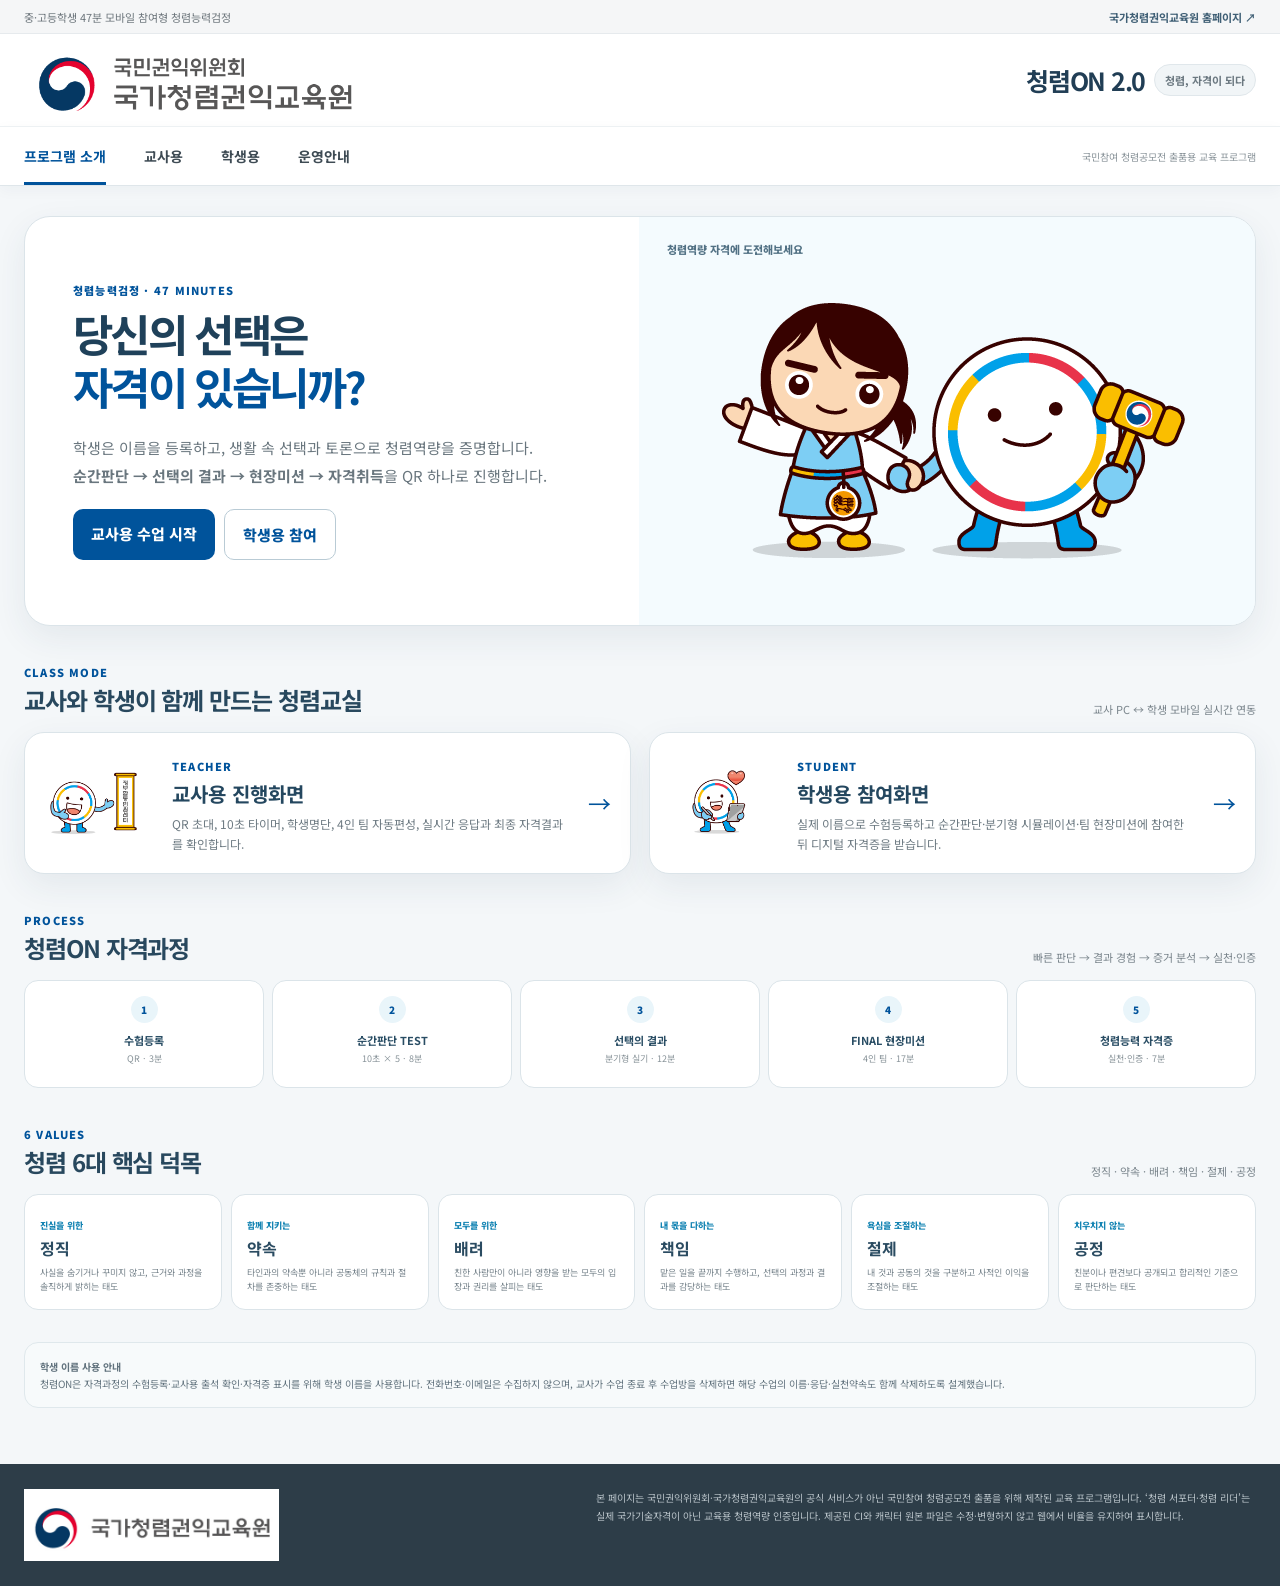
==== index.html @ b58036f4 "Add files via upload" ====
<!doctype html>
<html lang="ko">
  <head>
    <meta charset="utf-8" />
    <meta name="viewport" content="width=device-width,initial-scale=1" />
    <title>청렴ON 2.0 | 청렴, 자격이 되다</title>
    <link rel="stylesheet" href="assets/styles.css" />
  </head>
  <body>
    <a class="skip" href="#main">본문 바로가기</a>
    <div class="utility">
      <div class="utility-inner">
        <span>중·고등학생 47분 모바일 참여형 청렴능력검정</span
        ><a href="https://edu.acrc.go.kr/" target="_blank" rel="noopener"
          >국가청렴권익교육원 홈페이지 ↗</a
        >
      </div>
    </div>
    <header class="site-header">
      <div class="header-inner">
        <img
          class="official-ci"
          src="assets/official/ci-education.png"
          alt="국가청렴권익교육원"
        />
        <div class="service-tag">
          <strong>청렴ON 2.0</strong><span>청렴, 자격이 되다</span>
        </div>
      </div>
    </header>
    <nav class="main-nav">
      <div class="nav-inner">
        <a class="active" href="index.html">프로그램 소개</a
        ><a href="teacher.html">교사용</a><a href="student.html">학생용</a
        ><a href="SETUP.html">운영안내</a><span class="nav-spacer"></span
        ><span class="contest-note"
          >국민참여 청렴공모전 출품용 교육 프로그램</span
        >
      </div>
    </nav>
    <main id="main" class="main-wrap">
      <section class="hero">
        <div class="hero-copy">
          <span class="eyebrow">청렴능력검정 · 47 MINUTES</span>
          <h1>당신의 선택은<br /><em>자격이 있습니까?</em></h1>
          <p>
            학생은 이름을 등록하고, 생활 속 선택과 토론으로 청렴역량을
            증명합니다.<br /><b
              >순간판단 → 선택의 결과 → 현장미션 → 자격취득</b
            >을 QR 하나로 진행합니다.
          </p>
          <div class="hero-actions">
            <a class="btn primary large" href="teacher.html">교사용 수업 시작</a
            ><a class="btn outline large" href="student.html">학생용 참여</a>
          </div>
        </div>
        <div class="hero-visual">
          <img
            class="official-character hero-character"
            src="assets/official/character-together.png"
            alt="국민권익위원회 캐릭터가 함께 서 있는 모습"
          />
        </div>
      </section>
      <section class="section">
        <div class="section-title">
          <div>
            <span class="eyebrow">CLASS MODE</span>
            <h2>교사와 학생이 함께 만드는 청렴교실</h2>
          </div>
          <p>교사 PC ↔ 학생 모바일 실시간 연동</p>
        </div>
        <div class="role-grid">
          <a class="role-card" href="teacher.html"
            ><img
              class="official-character role-character"
              src="assets/official/character-guide.png"
              alt="안내하는 국민권익위원회 캐릭터"
            />
            <div>
              <span class="eyebrow">TEACHER</span>
              <h3>교사용 진행화면</h3>
              <p>
                QR 초대, 10초 타이머, 학생명단, 4인 팀 자동편성, 실시간 응답과
                최종 자격결과를 확인합니다.
              </p>
            </div>
            <span class="arrow">→</span></a
          ><a class="role-card" href="student.html"
            ><img
              class="official-character role-character"
              src="assets/official/character-tablet.png"
              alt="태블릿을 사용하는 국민권익위원회 캐릭터"
            />
            <div>
              <span class="eyebrow">STUDENT</span>
              <h3>학생용 참여화면</h3>
              <p>
                실제 이름으로 수험등록하고 순간판단·분기형 시뮬레이션·팀
                현장미션에 참여한 뒤 디지털 자격증을 받습니다.
              </p>
            </div>
            <span class="arrow">→</span></a
          >
        </div>
      </section>
      <section class="section">
        <div class="section-title">
          <div>
            <span class="eyebrow">PROCESS</span>
            <h2>청렴ON 자격과정</h2>
          </div>
          <p>빠른 판단 → 결과 경험 → 증거 분석 → 실천·인증</p>
        </div>
        <div class="flow">
          <div class="flow-item">
            <span class="num">1</span><b>수험등록</b><span>QR · 3분</span>
          </div>
          <div class="flow-item">
            <span class="num">2</span><b>순간판단 TEST</b
            ><span>10초 × 5 · 8분</span>
          </div>
          <div class="flow-item">
            <span class="num">3</span><b>선택의 결과</b
            ><span>분기형 실기 · 12분</span>
          </div>
          <div class="flow-item">
            <span class="num">4</span><b>FINAL 현장미션</b
            ><span>4인 팀 · 17분</span>
          </div>
          <div class="flow-item">
            <span class="num">5</span><b>청렴능력 자격증</b
            ><span>실천·인증 · 7분</span>
          </div>
        </div>
      </section>
      <section class="section">
        <div class="section-title">
          <div>
            <span class="eyebrow">6 VALUES</span>
            <h2>청렴 6대 핵심 덕목</h2>
          </div>
          <p>정직 · 약속 · 배려 · 책임 · 절제 · 공정</p>
        </div>
        <div id="virtues" class="virtue-grid"></div>
      </section>
      <section class="section privacy-note">
        <b>학생 이름 사용 안내</b><br />청렴ON은 자격과정의 수험등록·교사용 출석
        확인·자격증 표시를 위해 학생 이름을 사용합니다. 전화번호·이메일은
        수집하지 않으며, 교사가 수업 종료 후 수업방을 삭제하면 해당 수업의
        이름·응답·실천약속도 함께 삭제하도록 설계했습니다.
      </section>
    </main>
    <footer class="site-footer">
      <div class="footer-inner">
        <img
          class="footer-ci"
          src="assets/official/ci-commission.jpg"
          alt="국민권익위원회 국가청렴권익교육원"
        />
        <div class="footer-disclaimer">
          본 페이지는 국민권익위원회·국가청렴권익교육원의 공식 서비스가 아닌
          국민참여 청렴공모전 출품을 위해 제작된 교육 프로그램입니다. ‘청렴
          서포터·청렴 리더’는 실제 국가기술자격이 아닌 교육용 청렴역량
          인증입니다. 제공된 CI와 캐릭터 원본 파일은 수정·변형하지 않고 웹에서
          비율을 유지하여 표시합니다.
        </div>
      </div>
    </footer>
    <script src="js/content.js"></script>
    <script>
      document.getElementById("virtues").innerHTML = CHEONGRYEOM_CONTENT.virtues
        .map(
          (v) =>
            `<article class="virtue-card"><small>${v.tag}</small><b>${v.name}</b><p>${v.desc}</p></article>`,
        )
        .join("");
    </script>
  </body>
</html>
---- assets/styles.css ----
@import url("https://fonts.googleapis.com/css2?family=Noto+Sans+KR:wght@400;500;600;700;800;900&display=swap");
:root {
  --navy: #00539b;
  --navy2: #083e6b;
  --deep: #263a4b;
  --blue: #159bd7;
  --sky: #eef8fc;
  --pale: #f6f9fb;
  --red: #e71d45;
  --yellow: #f7b916;
  --ink: #242b31;
  --muted: #6d7880;
  --line: #dbe4e9;
  --green: #168064;
  --gold: #aa7610;
  --white: #fff;
  --shadow: 0 12px 34px rgba(34, 65, 86, 0.08);
}
* {
  box-sizing: border-box;
}
html {
  font-family: "Noto Sans KR", "Malgun Gothic", sans-serif;
  color: var(--ink);
  background: #f4f7f9;
}
body {
  margin: 0;
}
button,
input,
textarea,
select {
  font: inherit;
}
button {
  cursor: pointer;
}
a {
  color: inherit;
  text-decoration: none;
}
.hidden {
  display: none !important;
}
.skip {
  position: absolute;
  left: -9999px;
}
.skip:focus {
  left: 12px;
  top: 8px;
  background: #fff;
  border: 2px solid var(--navy);
  padding: 10px;
  z-index: 999;
}
.utility {
  height: 34px;
  background: #f5f6f7;
  border-bottom: 1px solid #e6eaed;
  color: #6e777d;
  font-size: 11px;
}
.utility-inner,
.header-inner,
.nav-inner,
.main-wrap,
.footer-inner {
  max-width: 1320px;
  margin: auto;
}
.utility-inner {
  height: 100%;
  padding: 0 24px;
  display: flex;
  align-items: center;
  justify-content: space-between;
}
.utility-inner a {
  font-weight: 700;
  color: #3f5f75;
}
.site-header {
  background: #fff;
}
.header-inner {
  height: 92px;
  padding: 0 24px;
  display: flex;
  align-items: center;
  justify-content: space-between;
}
.official-ci {
  display: block;
  width: 340px;
  height: auto;
  max-width: 48vw;
}
.service-tag {
  display: flex;
  align-items: center;
  gap: 9px;
}
.service-tag strong {
  font-size: 25px;
  letter-spacing: -0.05em;
  color: #213e55;
}
.service-tag span {
  font-size: 11px;
  font-weight: 700;
  color: #6b7880;
  background: #f1f5f7;
  border: 1px solid #e0e7eb;
  border-radius: 999px;
  padding: 7px 10px;
}
.main-nav {
  background: #fff;
  border-top: 1px solid #edf1f3;
  border-bottom: 1px solid #dfe6ea;
  box-shadow: 0 4px 14px rgba(25, 56, 75, 0.04);
}
.nav-inner {
  height: 58px;
  padding: 0 24px;
  display: flex;
  align-items: center;
  gap: 38px;
}
.nav-inner a {
  font-size: 14px;
  font-weight: 700;
  color: #3e4b54;
  position: relative;
  height: 58px;
  display: flex;
  align-items: center;
}
.nav-inner a.active,
.nav-inner a:hover {
  color: var(--navy);
}
.nav-inner a.active:after {
  content: "";
  position: absolute;
  left: 0;
  right: 0;
  bottom: 0;
  height: 3px;
  background: var(--navy);
}
.nav-spacer {
  flex: 1;
}
.contest-note {
  font-size: 10px;
  color: #8a949a;
}
.main-wrap {
  padding: 30px 24px 56px;
}
.hero {
  background: #fff;
  border: 1px solid var(--line);
  border-radius: 26px;
  box-shadow: var(--shadow);
  display: grid;
  grid-template-columns: 1.05fr 0.95fr;
  min-height: 410px;
  overflow: hidden;
}
.hero-copy {
  padding: 52px 48px;
  display: flex;
  flex-direction: column;
  justify-content: center;
}
.eyebrow {
  font-size: 11px;
  letter-spacing: 0.11em;
  color: var(--navy);
  font-weight: 900;
  margin-bottom: 9px;
}
.hero h1 {
  font-size: 44px;
  line-height: 1.22;
  letter-spacing: -0.06em;
  margin: 0;
  color: #1f415a;
}
.hero h1 em {
  font-style: normal;
  color: var(--navy);
}
.hero p {
  font-size: 15px;
  line-height: 1.85;
  color: #69767e;
  margin: 20px 0;
}
.hero-actions {
  display: flex;
  gap: 9px;
  flex-wrap: wrap;
}
.hero-visual {
  background: #f4fbfe;
  display: flex;
  align-items: center;
  justify-content: center;
  padding: 25px;
  position: relative;
}
.hero-visual:before {
  content: "청렴역량 자격에 도전해보세요";
  position: absolute;
  top: 24px;
  left: 28px;
  font-size: 11px;
  font-weight: 800;
  color: #527184;
}
.official-character {
  display: block;
  width: auto;
  height: auto;
  max-width: 100%;
  object-fit: contain;
  object-position: center;
}
.hero-character {
  max-width: 566px;
}
.character-panel {
  background: #fff;
  border: 1px solid var(--line);
  border-radius: 16px;
  display: flex;
  align-items: center;
  justify-content: center;
  padding: 12px;
  overflow: hidden;
}
.character-panel img {
  display: block;
  width: auto;
  height: auto;
  max-width: 100%;
}
.no-edit-note {
  font-size: 9px;
  color: #8b969d;
  margin-top: 7px;
  text-align: center;
}
.btn {
  border: 0;
  border-radius: 10px;
  padding: 11px 15px;
  font-weight: 800;
  transition: 0.15s;
}
.btn.primary {
  background: var(--navy);
  color: #fff;
}
.btn.primary:hover {
  background: #06477e;
}
.btn.outline {
  background: #fff;
  color: var(--navy);
  border: 1px solid #b9cbd5;
}
.btn.soft {
  background: #eaf6fb;
  color: #135d84;
}
.btn.danger {
  background: #fff1f3;
  color: #a91e39;
  border: 1px solid #efcbd2;
}
.btn.gold {
  background: #9e7219;
  color: #fff;
}
.btn.full {
  width: 100%;
}
.btn.large {
  padding: 14px 18px;
  font-size: 15px;
}
.btn:disabled {
  opacity: 0.42;
  cursor: not-allowed;
}
.section {
  margin-top: 32px;
}
.section-title {
  display: flex;
  align-items: end;
  justify-content: space-between;
  margin-bottom: 15px;
}
.section-title h2 {
  font-size: 24px;
  color: #28485e;
  letter-spacing: -0.045em;
  margin: 0;
}
.section-title p {
  font-size: 11px;
  color: #7a858c;
  margin: 0;
}
.role-grid {
  display: grid;
  grid-template-columns: 1fr 1fr;
  gap: 18px;
}
.role-card {
  background: #fff;
  border: 1px solid var(--line);
  border-radius: 20px;
  box-shadow: var(--shadow);
  display: grid;
  grid-template-columns: 110px 1fr auto;
  align-items: center;
  gap: 18px;
  padding: 19px;
  transition: 0.17s;
}
.role-card:hover {
  transform: translateY(-2px);
  border-color: #b5d1de;
}
.role-character {
  width: 100px;
  height: auto;
  max-width: 100%;
}
.role-card h3 {
  font-size: 20px;
  color: #24475f;
  margin: 3px 0 6px;
}
.role-card p {
  font-size: 12px;
  line-height: 1.65;
  color: #6e7b83;
  margin: 0;
}
.arrow {
  font-size: 23px;
  color: var(--navy);
}
.flow {
  display: grid;
  grid-template-columns: repeat(5, 1fr);
  gap: 8px;
}
.flow-item {
  background: #fff;
  border: 1px solid var(--line);
  border-radius: 14px;
  padding: 15px 8px;
  text-align: center;
  min-height: 108px;
}
.flow-item .num {
  display: grid;
  place-items: center;
  width: 27px;
  height: 27px;
  border-radius: 50%;
  background: #e9f5fa;
  color: var(--navy);
  font-size: 10px;
  font-weight: 900;
  margin: 0 auto 9px;
}
.flow-item b {
  display: block;
  font-size: 11px;
  color: #294d64;
}
.flow-item span {
  display: block;
  font-size: 9px;
  color: #879298;
  margin-top: 4px;
}
.virtue-grid {
  display: grid;
  grid-template-columns: repeat(6, 1fr);
  gap: 9px;
}
.virtue-card {
  background: #fff;
  border: 1px solid var(--line);
  border-radius: 14px;
  padding: 15px;
}
.virtue-card small {
  font-size: 9px;
  color: #1484b3;
  font-weight: 800;
}
.virtue-card b {
  display: block;
  color: #2a4b61;
  margin: 2px 0;
}
.virtue-card p {
  font-size: 9px;
  line-height: 1.6;
  color: #76838b;
  margin: 6px 0 0;
}
.privacy-note {
  background: #f7fafb;
  border: 1px solid #dfe8ec;
  border-radius: 14px;
  padding: 15px;
  font-size: 10px;
  line-height: 1.7;
  color: #61727d;
}
.site-footer {
  background: #2d3d48;
  color: #d9e1e5;
}
.footer-inner {
  padding: 25px 24px;
  display: flex;
  justify-content: space-between;
  gap: 30px;
  font-size: 10px;
  line-height: 1.8;
}
.footer-ci {
  width: 255px;
  height: auto;
  max-width: 45vw;
  background: #fff;
}
.footer-disclaimer {
  max-width: 660px;
  color: #b8c2c8;
}
/* app header */
.app-body {
  min-height: 100vh;
  background: #f3f6f8;
}
.app-top {
  position: sticky;
  top: 0;
  z-index: 60;
  background: #fff;
  border-bottom: 1px solid var(--line);
  box-shadow: 0 3px 12px rgba(23, 52, 70, 0.04);
}
.app-top-inner {
  max-width: 1500px;
  height: 76px;
  margin: auto;
  padding: 0 22px;
  display: flex;
  align-items: center;
  justify-content: space-between;
}
.app-logo {
  width: 285px;
  height: auto;
  max-width: 48vw;
}
.app-service {
  display: flex;
  align-items: center;
  gap: 9px;
}
.app-service b {
  font-size: 19px;
  color: #27475e;
}
.mode-label {
  font-size: 9px;
  color: #fff;
  background: var(--navy);
  padding: 5px 7px;
  border-radius: 5px;
  font-weight: 900;
}
.status-pill {
  font-size: 10px;
  background: #eef6f9;
  color: #315c72;
  padding: 7px 10px;
  border-radius: 999px;
  font-weight: 800;
}
.status-pill.online:before {
  content: "● ";
  color: #11a277;
}
.status-pill.error {
  background: #fff0f2;
  color: #b21f3c;
}
.app-shell {
  max-width: 1500px;
  margin: auto;
  padding: 24px;
}
.card {
  background: #fff;
  border: 1px solid var(--line);
  border-radius: 20px;
  box-shadow: var(--shadow);
}
input,
textarea,
select {
  width: 100%;
  border: 1px solid #c8d5dc;
  border-radius: 10px;
  padding: 12px 13px;
  background: #fff;
  outline: none;
}
input:focus,
textarea:focus,
select:focus {
  border-color: #178bc0;
  box-shadow: 0 0 0 3px rgba(21, 155, 215, 0.1);
}
label {
  display: block;
  font-size: 11px;
  font-weight: 800;
  color: #4b5962;
  margin: 10px 0 5px;
}
.helper {
  font-size: 10px;
  color: #7d8b93;
  line-height: 1.7;
}
.field-note {
  font-size: 9px;
  line-height: 1.55;
  color: #7f8c94;
  margin-top: 5px;
}
.setup-block {
  max-width: 980px;
  margin: 45px auto;
  padding: 30px;
}
.setup-grid {
  display: grid;
  grid-template-columns: 1.1fr 0.9fr;
  gap: 26px;
}
.setup-visual {
  background: #f3fbfe;
  border-radius: 16px;
  padding: 18px;
  display: flex;
  align-items: center;
  justify-content: center;
}
.setup-visual img {
  max-width: 333px;
}
.setup-block h1 {
  color: #24485f;
  letter-spacing: -0.05em;
  margin: 5px 0 11px;
}
.setup-info {
  background: #f7fafb;
  border-radius: 14px;
  padding: 16px;
}
.setup-info li {
  font-size: 10px;
  line-height: 1.85;
  color: #617079;
}
.toast {
  position: fixed;
  left: 50%;
  bottom: 22px;
  transform: translate(-50%, 20px);
  opacity: 0;
  background: #172530;
  color: #fff;
  padding: 10px 15px;
  border-radius: 10px;
  font-size: 11px;
  z-index: 100;
  transition: 0.2s;
}
.toast.show {
  opacity: 1;
  transform: translate(-50%, 0);
}
/* teacher */
.teacher-layout {
  display: grid;
  grid-template-columns: 300px 1fr;
  gap: 20px;
}
.teacher-side {
  padding: 17px;
  position: sticky;
  top: 100px;
  height: calc(100vh - 124px);
  overflow: auto;
}
.room-panel {
  background: #eef8fc;
  border: 1px solid #cfe5ee;
  border-radius: 14px;
  padding: 14px;
  text-align: center;
}
.room-panel small {
  display: block;
  font-size: 9px;
  color: #567282;
  overflow: hidden;
  text-overflow: ellipsis;
  white-space: nowrap;
}
.room-panel > span {
  display: block;
  margin-top: 7px;
  font-size: 8px;
  color: #6d7e88;
}
.room-panel strong {
  display: block;
  font-size: 35px;
  letter-spacing: 0.12em;
  color: #174e70;
  margin: 3px 0 8px;
}
.qr-wrap {
  display: grid;
  place-items: center;
  min-height: 185px;
  padding: 10px;
}
.qr-wrap img,
.qr-wrap canvas {
  max-width: 170px !important;
  height: auto !important;
}
.participant-row {
  display: flex;
  justify-content: space-between;
  align-items: center;
  border-top: 1px solid var(--line);
  border-bottom: 1px solid var(--line);
  padding: 11px 2px;
  font-size: 10px;
}
.participant-row strong {
  font-size: 22px;
  color: #23526f;
}
.stage-nav {
  display: grid;
  gap: 4px;
  margin: 13px 0;
}
.stage-btn {
  border: 0;
  background: transparent;
  border-radius: 9px;
  padding: 8px 9px;
  text-align: left;
  color: #66757f;
  font-size: 10px;
  font-weight: 700;
  display: flex;
  align-items: center;
  width: 100%;
}
.stage-btn .stage-num {
  display: inline-grid;
  place-items: center;
  width: 23px;
  height: 23px;
  flex: 0 0 23px;
  border-radius: 50%;
  background: #eef3f5;
  margin-right: 7px;
  font-size: 8px;
}
.stage-btn .stage-copy {
  display: grid;
  gap: 1px;
  min-width: 0;
}
.stage-btn .stage-copy small {
  font-size: 7px;
  color: #87939a;
  font-weight: 700;
}
.stage-btn .stage-copy b {
  overflow: hidden;
  text-overflow: ellipsis;
  white-space: nowrap;
  font-size: 9px;
}
.stage-btn.active {
  background: #e9f5fa;
  color: #174f70;
}
.stage-btn.active .stage-num {
  background: #17658e;
  color: #fff;
}
.side-actions {
  display: grid;
  gap: 6px;
}
.teacher-main {
  display: grid;
  gap: 17px;
}
.control-card {
  padding: 22px;
  min-height: 330px;
}
.section-head {
  display: flex;
  justify-content: space-between;
  gap: 14px;
  align-items: start;
}
.section-head h1,
.section-head h3 {
  margin: 3px 0;
  color: #284c64;
  letter-spacing: -0.04em;
}
.section-head h1 {
  font-size: 26px;
}
.control-actions {
  display: flex;
  gap: 7px;
  flex-wrap: wrap;
}
.content-box {
  background: #f7fafb;
  border-radius: 15px;
  padding: 20px;
  margin-top: 17px;
}
.teacher-content-grid {
  display: grid;
  grid-template-columns: 1fr 210px;
  gap: 18px;
  align-items: center;
}
.teacher-char img {
  max-width: 200px;
}
.content-box h2 {
  font-size: 22px;
  line-height: 1.5;
  color: #27343c;
  margin: 7px 0;
}
.context-box {
  font-size: 11px;
  color: #60717a;
  line-height: 1.75;
  margin: 11px 0;
}
.option-grid {
  display: grid;
  grid-template-columns: 1fr 1fr;
  gap: 8px;
}
.option-view {
  background: #fff;
  border: 1px solid var(--line);
  border-radius: 10px;
  padding: 10px;
  font-size: 10px;
  line-height: 1.55;
}
.option-view b {
  color: #1c6388;
}
.teacher-grid {
  display: grid;
  grid-template-columns: 1.2fr 0.8fr;
  gap: 17px;
}
.stats-card,
.competency-card,
.roster-card {
  padding: 19px;
  min-height: 280px;
}
.response-chip {
  font-size: 9px;
  background: #edf6f9;
  color: #215b79;
  padding: 6px 8px;
  border-radius: 999px;
  font-weight: 900;
}
.bar-row {
  display: grid;
  grid-template-columns: 26px 1fr 72px;
  gap: 8px;
  align-items: center;
  margin: 12px 0;
}
.bar-letter {
  font-weight: 900;
  color: #1c6388;
}
.bar-track {
  height: 24px;
  background: #edf2f4;
  border-radius: 7px;
  overflow: hidden;
}
.bar-fill {
  height: 100%;
  background: #1888b9;
  transition: 0.3s;
}
.bar-value {
  text-align: right;
  font-size: 9px;
  font-weight: 800;
}
.change-box {
  margin-top: 12px;
  background: #eff8fc;
  border: 1px solid #d1e7f0;
  border-radius: 10px;
  padding: 10px;
  font-size: 10px;
  color: #355d70;
}
.empty {
  min-height: 170px;
  display: grid;
  place-items: center;
  text-align: center;
  color: #8a979f;
  font-size: 10px;
}
.comp-row {
  margin: 11px 0;
}
.comp-meta {
  display: flex;
  justify-content: space-between;
  font-size: 9px;
  margin-bottom: 4px;
}
.comp-meta b {
  color: #1a5d80;
}
.comp-track {
  height: 7px;
  background: #edf2f4;
  border-radius: 99px;
  overflow: hidden;
}
.comp-track span {
  display: block;
  height: 100%;
  background: #167fae;
  border-radius: 99px;
}
.discussion-tools {
  display: flex;
  gap: 6px;
  margin-top: 11px;
}
.result-summary {
  display: grid;
  grid-template-columns: repeat(4, 1fr);
  gap: 8px;
  margin-top: 12px;
}
.result-tile {
  background: #fff;
  border: 1px solid var(--line);
  border-radius: 11px;
  padding: 12px;
  text-align: center;
}
.result-tile b {
  font-size: 23px;
  color: #225674;
  display: block;
}
.result-tile span {
  font-size: 8px;
  color: #7d8990;
}
.roster-card {
  margin-top: 17px;
}
.roster-list {
  display: grid;
  grid-template-columns: repeat(4, 1fr);
  gap: 7px;
  margin-top: 12px;
}
.roster-item {
  border: 1px solid var(--line);
  background: #fbfcfd;
  border-radius: 9px;
  padding: 9px;
}
.roster-item b {
  display: block;
  font-size: 11px;
  color: #294e65;
}
.roster-item span {
  font-size: 8px;
  color: #7e8b93;
}
.roster-item.done {
  background: #f1f9f6;
  border-color: #d3e9e1;
}
/* student */
.student-top .app-top-inner {
  height: 64px;
  padding: 0 13px;
}
.student-top .app-logo {
  width: 235px;
  max-width: 70vw;
}
.student-shell {
  max-width: 540px;
  margin: auto;
  padding: 15px 13px 42px;
}
.student-progress {
  margin: 1px 2px 12px;
}
.progress-meta {
  display: flex;
  justify-content: space-between;
  font-size: 9px;
  color: #75838b;
  margin-bottom: 5px;
}
.progress-track {
  height: 7px;
  background: #dfe8ec;
  border-radius: 99px;
  overflow: hidden;
}
.progress-track span {
  display: block;
  height: 100%;
  background: #1685b5;
  transition: 0.25s;
}
.student-card {
  padding: 20px;
  min-height: 450px;
}
.student-header-grid {
  display: grid;
  grid-template-columns: 1fr 132px;
  gap: 12px;
  align-items: center;
}
.student-character {
  display: flex;
  align-items: center;
  justify-content: center;
}
.student-character img {
  max-width: 128px;
}
.student-card h1 {
  font-size: 27px;
  line-height: 1.35;
  color: #244a62;
  letter-spacing: -0.055em;
  margin: 7px 0;
}
.student-card h2 {
  font-size: 21px;
  line-height: 1.45;
  letter-spacing: -0.045em;
  margin: 11px 0;
}
.student-card h3 {
  font-size: 14px;
  line-height: 1.55;
}
.stage-tag {
  display: inline-flex;
  padding: 5px 8px;
  border-radius: 999px;
  background: #e9f5fa;
  color: #175f84;
  font-size: 8px;
  font-weight: 900;
}
.student-context {
  background: #f7fafb;
  border-radius: 12px;
  padding: 13px;
  font-size: 11px;
  line-height: 1.75;
  color: #5e6d76;
  margin: 12px 0;
}
.choices {
  display: grid;
  gap: 8px;
  margin-top: 13px;
}
.choice {
  width: 100%;
  border: 1px solid #c8d5dc;
  border-radius: 12px;
  background: #fff;
  padding: 12px;
  text-align: left;
  display: grid;
  grid-template-columns: 29px 1fr;
  gap: 8px;
  color: #293841;
}
.choice-letter {
  width: 26px;
  height: 26px;
  border-radius: 7px;
  background: #edf4f7;
  display: grid;
  place-items: center;
  color: #1c6388;
  font-weight: 900;
}
.choice.selected {
  border-color: #176b94;
  background: #f7fbfd;
  box-shadow: 0 0 0 2px rgba(23, 107, 148, 0.07);
}
.choice:disabled {
  cursor: default;
}
.student-submit {
  margin-top: 16px;
}
.feedback {
  margin-top: 12px;
  border-radius: 10px;
  padding: 11px;
  font-size: 10px;
  line-height: 1.7;
}
.feedback.info {
  background: #edf6fb;
  color: #31576b;
}
.feedback.good {
  background: #edf8f4;
  color: #1c6653;
}
.waiting {
  text-align: center;
  padding: 34px 8px;
}
.waiting img {
  max-width: 250px;
  margin: auto;
}
.waiting h2 {
  color: #284c64;
}
.waiting p {
  font-size: 10px;
  color: #73818a;
  line-height: 1.8;
}
.student-virtues {
  display: grid;
  grid-template-columns: 1fr 1fr;
  gap: 7px;
  margin-top: 12px;
}
.student-virtue {
  border: 1px solid var(--line);
  border-radius: 10px;
  padding: 9px;
}
.student-virtue b {
  display: block;
  color: #28506a;
}
.student-virtue span {
  font-size: 8px;
  color: #75828a;
  line-height: 1.55;
}
.student-comp {
  margin: 16px 0;
}
.score-box {
  background: #f7fafb;
  border-radius: 13px;
  padding: 13px;
  margin: 13px 0;
}
.score-main {
  display: flex;
  justify-content: space-between;
  align-items: end;
}
.score-main strong {
  font-size: 36px;
  color: #225979;
}
.score-grid {
  display: grid;
  grid-template-columns: 1fr 1fr;
  gap: 7px;
  margin-top: 8px;
}
.score-grid div {
  background: #fff;
  border: 1px solid var(--line);
  border-radius: 8px;
  padding: 8px;
}
.score-grid span {
  display: block;
  font-size: 8px;
  color: #7c8990;
}
.score-grid b {
  font-size: 16px;
  color: #275873;
}
.certificate {
  position: relative;
  overflow: hidden;
  border: 3px double #1e5b7e;
  padding: 19px 13px;
  text-align: center;
  background: #fff;
  margin-top: 12px;
}
.certificate img {
  width: 245px;
  height: auto;
  max-width: 90%;
}
.certificate .cert-type {
  font-size: 8px;
  color: #77848c;
  margin-top: 11px;
}
.certificate h2 {
  font-size: 27px;
  color: #255b79;
  margin: 7px;
}
.certificate.leader h2 {
  color: #8e6817;
}
.certificate .cert-name {
  font-size: 19px;
  font-weight: 900;
  margin: 10px;
}
.certificate .cert-text {
  font-size: 9px;
  color: #5f6d75;
  line-height: 1.8;
}
.certificate .cert-date {
  font-size: 9px;
  font-weight: 700;
  margin-top: 11px;
}
.public-result {
  background: #f1f8fb;
  border-radius: 10px;
  padding: 10px;
  margin-top: 11px;
  font-size: 9px;
  color: #416173;
}
.pledge-area textarea {
  min-height: 105px;
  resize: vertical;
}
.name-privacy {
  background: #fff8e9;
  border: 1px solid #f1dfae;
  border-radius: 10px;
  padding: 9px;
  font-size: 8px;
  color: #6f6042;
  line-height: 1.6;
  margin-top: 10px;
}
.config-alert {
  max-width: 820px;
  margin: 50px auto;
  padding: 30px;
}
.config-alert h1 {
  color: #244a62;
}
.code-line {
  background: #172530;
  color: #dce9ef;
  border-radius: 9px;
  padding: 11px;
  font-family: monospace;
  font-size: 9px;
  overflow: auto;
}
.btn.timer-action {
  background: #e71d45;
  color: #fff;
}
.btn.timer-action:hover {
  background: #c9193b;
}
.schedule-strip {
  display: grid;
  grid-template-columns: repeat(5, 1fr);
  gap: 7px;
  margin: 14px 0;
}
.schedule-item {
  background: #fff;
  border: 1px solid var(--line);
  border-radius: 10px;
  padding: 10px;
}
.schedule-item small,
.schedule-item span {
  display: block;
  color: #7b8991;
  font-size: 8px;
}
.schedule-item b {
  display: block;
  margin: 3px 0;
  color: #28536d;
  font-size: 10px;
}
.timer-panel {
  display: grid;
  grid-template-columns: 120px 1fr;
  gap: 14px;
  align-items: center;
  margin-bottom: 14px;
  padding: 12px;
  border: 1px solid #efcbd2;
  border-radius: 12px;
  background: #fff6f7;
}
.timer-panel > div {
  text-align: center;
}
.timer-panel small,
.timer-panel strong {
  display: block;
}
.timer-panel small {
  color: #925063;
  font-size: 8px;
}
.timer-panel strong {
  margin-top: 2px;
  color: #c51a3d;
  font-size: 25px;
  font-variant-numeric: tabular-nums;
}
.timer-panel strong.urgent,
.student-timer strong.urgent {
  color: #e71d45;
  animation: timerPulse 0.7s ease-in-out infinite alternate;
}
.timer-panel p {
  margin: 0;
  color: #76525b;
  font-size: 9px;
  line-height: 1.6;
}
@keyframes timerPulse {
  to {
    transform: scale(1.06);
  }
}
.schedule-strip + .change-box {
  margin-top: 8px;
}
.case-label {
  display: inline-flex;
  padding: 5px 8px;
  border-radius: 6px;
  background: #263a4b;
  color: #fff;
  font-size: 8px;
  font-weight: 900;
  letter-spacing: 0.08em;
}
.evidence-mini-grid {
  display: grid;
  grid-template-columns: repeat(4, 1fr);
  gap: 7px;
}
.evidence-mini-grid > div {
  padding: 10px;
  border: 1px dashed #bdcdd5;
  border-radius: 9px;
  background: #fff;
}
.evidence-mini-grid small,
.evidence-mini-grid b {
  display: block;
}
.evidence-mini-grid small {
  color: #1680aa;
  font-size: 7px;
}
.evidence-mini-grid b {
  margin-top: 4px;
  color: #36566a;
  font-size: 9px;
}
.phase-tools {
  display: flex;
  gap: 7px;
  margin-top: 12px;
}
.leader-tile {
  border-color: #e7d7a7;
  background: #fffaf0;
}
.leader-tile b {
  color: #8e6817;
}
.team-grid {
  display: grid;
  grid-template-columns: 1fr 1fr;
  gap: 8px;
  margin-top: 12px;
}
.team-card {
  display: grid;
  grid-template-columns: 1fr auto;
  gap: 3px 8px;
  align-items: center;
  padding: 10px;
  border: 1px solid var(--line);
  border-radius: 10px;
  background: #fbfcfd;
}
.team-card.submitted {
  border-color: #bcded2;
  background: #f1f9f6;
}
.team-card div {
  min-width: 0;
}
.team-card b,
.team-card small {
  display: block;
}
.team-card b {
  color: #294e65;
  font-size: 10px;
}
.team-card small {
  overflow: hidden;
  margin-top: 2px;
  color: #7d8a92;
  font-size: 7px;
  text-overflow: ellipsis;
  white-space: nowrap;
}
.team-card strong {
  grid-row: 1 / span 2;
  grid-column: 2;
  color: #176d57;
  font-size: 20px;
}
.team-card > span:not(.waiting-chip) {
  color: #527065;
  font-size: 7px;
}
.waiting-chip {
  grid-row: 1 / span 2;
  grid-column: 2;
  padding: 5px 7px;
  border-radius: 999px;
  background: #edf2f4;
  color: #78868d;
  font-size: 7px;
  font-weight: 800;
}
.student-timer {
  display: flex;
  justify-content: space-between;
  align-items: center;
  margin: -5px 0 13px;
  padding: 10px 12px;
  border-radius: 11px;
  background: #fff3f5;
  color: #7f4050;
}
.student-timer span {
  font-size: 9px;
  font-weight: 800;
}
.student-timer strong {
  color: #c81c3e;
  font-size: 22px;
  font-variant-numeric: tabular-nums;
}
.rapid-choice:not(:disabled) {
  border-color: #e5a9b5;
}
.rapid-choice:not(:disabled) .choice-letter {
  background: #fff0f3;
  color: #b91d3b;
}
.choice:disabled:not(.selected) {
  opacity: 0.58;
}
.branch-context {
  border-left: 4px solid #1685b5;
}
.consequence-card {
  margin-top: 13px;
  padding: 14px;
  border: 1px solid #cce4d9;
  border-radius: 12px;
  background: #f1f9f6;
}
.consequence-card small {
  color: #16745b;
  font-size: 8px;
  font-weight: 900;
}
.consequence-card p {
  margin: 6px 0 0;
  color: #355f52;
  font-size: 11px;
  line-height: 1.7;
}
.team-badge {
  background: #263a4b;
  color: #fff;
}
.evidence-grid {
  display: grid;
  gap: 8px;
  margin: 13px 0 17px;
}
.evidence-card {
  overflow: hidden;
  border: 1px solid #ccd9df;
  border-radius: 11px;
  background: #fff;
}
.evidence-card summary {
  display: grid;
  grid-template-columns: 62px 1fr;
  gap: 8px;
  align-items: center;
  padding: 11px;
  cursor: pointer;
  list-style: none;
}
.evidence-card summary::-webkit-details-marker {
  display: none;
}
.evidence-card summary span {
  color: #167ba6;
  font-size: 8px;
  font-weight: 900;
}
.evidence-card summary b {
  color: #2d4f64;
  font-size: 11px;
}
.evidence-card p {
  margin: 0;
  padding: 0 11px 12px 81px;
  color: #5f7079;
  font-size: 10px;
  line-height: 1.7;
}
.field-form {
  padding-top: 3px;
}
.field-form h3 {
  margin: 16px 0 8px;
  color: #294e65;
}
.verdict-grid {
  display: grid;
  grid-template-columns: repeat(3, 1fr);
  gap: 7px;
}
.verdict-choice {
  padding: 11px 8px;
  border: 1px solid #c7d4da;
  border-radius: 10px;
  background: #fff;
  color: #4c5c65;
  font-weight: 800;
}
.verdict-choice.selected {
  border-color: #176b94;
  background: #eaf6fb;
  color: #155b7e;
  box-shadow: 0 0 0 2px rgba(23, 107, 148, 0.08);
}
.action-grid {
  display: grid;
  gap: 7px;
}
.action-choice {
  display: grid;
  grid-template-columns: 20px 1fr;
  gap: 7px;
  align-items: start;
  margin: 0;
  padding: 10px;
  border: 1px solid var(--line);
  border-radius: 10px;
  background: #fff;
  color: #465760;
  font-size: 10px;
  line-height: 1.55;
  cursor: pointer;
}
.action-choice input {
  width: 16px;
  height: 16px;
  margin: 1px 0 0;
  accent-color: #176b94;
}
#fieldReason {
  min-height: 95px;
  resize: vertical;
}
.field-result {
  margin: 15px 0;
  padding: 14px;
  border: 1px solid #cce4d9;
  border-radius: 12px;
  background: #f4faf7;
  color: #46635a;
  font-size: 10px;
  line-height: 1.7;
}
.field-result .score-main {
  padding-bottom: 8px;
  border-bottom: 1px solid #dcebe5;
}
.field-result .score-main strong {
  color: #176d57;
}
.score-grid.three {
  grid-template-columns: repeat(3, 1fr);
}
.certificate .cert-rank {
  display: inline-flex;
  margin: 0 0 10px;
  padding: 5px 10px;
  border-radius: 999px;
  background: #eaf4f8;
  color: #255b79;
  font-size: 10px;
  font-weight: 900;
}
.certificate.leader .cert-rank {
  background: #fff5dc;
  color: #8e6817;
}
@media (max-width: 1100px) {
  .flow {
    grid-template-columns: repeat(5, 1fr);
  }
  .virtue-grid {
    grid-template-columns: repeat(3, 1fr);
  }
  .teacher-layout {
    grid-template-columns: 260px 1fr;
  }
  .teacher-grid {
    grid-template-columns: 1fr;
  }
  .option-grid {
    grid-template-columns: 1fr;
  }
  .teacher-content-grid {
    grid-template-columns: 1fr;
  }
  .teacher-char {
    display: none;
  }
  .roster-list {
    grid-template-columns: repeat(3, 1fr);
  }
}
@media (max-width: 760px) {
  .utility {
    display: none;
  }
  .header-inner {
    height: 70px;
    padding: 0 13px;
  }
  .official-ci {
    width: 260px;
    max-width: 66vw;
  }
  .service-tag strong {
    font-size: 18px;
  }
  .service-tag span {
    display: none;
  }
  .nav-inner {
    height: 50px;
    padding: 0 13px;
    gap: 22px;
    overflow: auto;
  }
  .nav-inner a {
    height: 50px;
    white-space: nowrap;
    font-size: 12px;
  }
  .contest-note {
    display: none;
  }
  .main-wrap {
    padding: 16px 13px 36px;
  }
  .hero {
    grid-template-columns: 1fr;
  }
  .hero-copy {
    padding: 29px 22px;
  }
  .hero h1 {
    font-size: 30px;
  }
  .hero p {
    font-size: 12px;
  }
  .hero-visual {
    padding: 18px;
  }
  .hero-visual:before {
    display: none;
  }
  .hero-character {
    max-width: 100%;
  }
  .role-grid {
    grid-template-columns: 1fr;
  }
  .role-card {
    grid-template-columns: 80px 1fr auto;
  }
  .role-character {
    width: 72px;
  }
  .flow {
    grid-template-columns: repeat(2, 1fr);
  }
  .schedule-strip,
  .evidence-mini-grid {
    grid-template-columns: repeat(2, 1fr);
  }
  .timer-panel {
    grid-template-columns: 1fr;
  }
  .timer-panel p {
    text-align: center;
  }
  .team-grid {
    grid-template-columns: 1fr;
  }
  .result-summary {
    grid-template-columns: repeat(2, 1fr);
  }
  .verdict-grid {
    grid-template-columns: 1fr;
  }
  .virtue-grid {
    grid-template-columns: repeat(2, 1fr);
  }
  .footer-inner {
    flex-direction: column;
  }
  .footer-ci {
    max-width: 260px;
  }
  .setup-grid {
    grid-template-columns: 1fr;
  }
  .teacher-layout {
    display: block;
  }
  .teacher-side {
    position: static;
    height: auto;
    margin-bottom: 14px;
  }
  .teacher-grid {
    grid-template-columns: 1fr;
  }
  .section-head {
    flex-direction: column;
  }
  .roster-list {
    grid-template-columns: repeat(2, 1fr);
  }
  .student-header-grid {
    grid-template-columns: 1fr 100px;
  }
  .student-character img {
    max-width: 98px;
  }
}
@media (max-width: 390px) {
  .student-header-grid {
    grid-template-columns: 1fr;
  }
  .student-character {
    display: none;
  }
  .student-virtues {
    grid-template-columns: 1fr;
  }
  .roster-list {
    grid-template-columns: 1fr;
  }
}
@media print {
  body * {
    visibility: hidden;
  }
  .certificate,
  .certificate * {
    visibility: visible;
  }
  .certificate {
    position: absolute;
    left: 0;
    top: 0;
    width: 100%;
    box-shadow: none;
  }
}
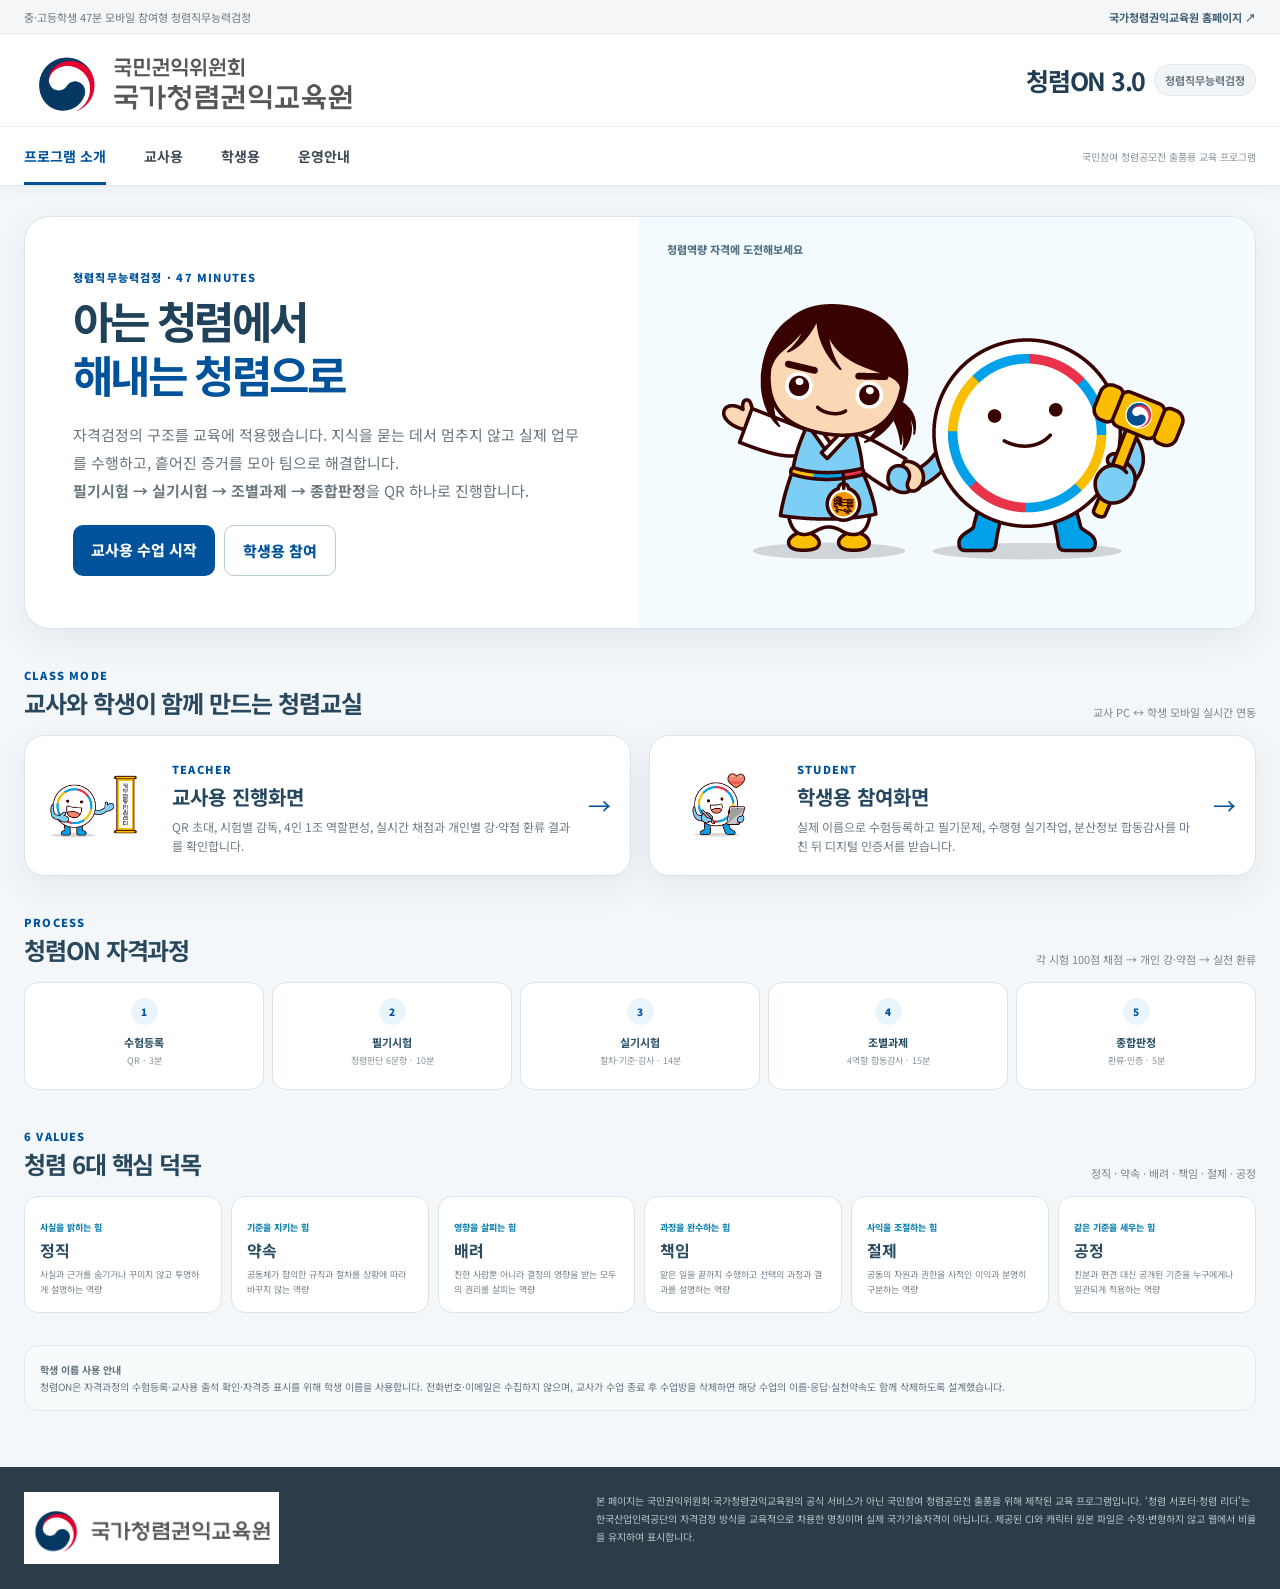
==== commit 69f58601: "Add files via upload" ====
--- a/index.html
+++ b/index.html
@@ -3,14 +3,14 @@
   <head>
     <meta charset="utf-8" />
     <meta name="viewport" content="width=device-width,initial-scale=1" />
-    <title>청렴ON 2.0 | 청렴, 자격이 되다</title>
+    <title>청렴ON 3.0 | 청렴, 자격이 되다</title>
     <link rel="stylesheet" href="assets/styles.css" />
   </head>
   <body>
     <a class="skip" href="#main">본문 바로가기</a>
     <div class="utility">
       <div class="utility-inner">
-        <span>중·고등학생 47분 모바일 참여형 청렴능력검정</span
+        <span>중·고등학생 47분 모바일 참여형 청렴직무능력검정</span
         ><a href="https://edu.acrc.go.kr/" target="_blank" rel="noopener"
           >국가청렴권익교육원 홈페이지 ↗</a
         >
@@ -24,7 +24,7 @@
           alt="국가청렴권익교육원"
         />
         <div class="service-tag">
-          <strong>청렴ON 2.0</strong><span>청렴, 자격이 되다</span>
+          <strong>청렴ON 3.0</strong><span>청렴직무능력검정</span>
         </div>
       </div>
     </header>
@@ -41,12 +41,12 @@
     <main id="main" class="main-wrap">
       <section class="hero">
         <div class="hero-copy">
-          <span class="eyebrow">청렴능력검정 · 47 MINUTES</span>
-          <h1>당신의 선택은<br /><em>자격이 있습니까?</em></h1>
+          <span class="eyebrow">청렴직무능력검정 · 47 MINUTES</span>
+          <h1>아는 청렴에서<br /><em>해내는 청렴으로</em></h1>
           <p>
-            학생은 이름을 등록하고, 생활 속 선택과 토론으로 청렴역량을
-            증명합니다.<br /><b
-              >순간판단 → 선택의 결과 → 현장미션 → 자격취득</b
+            자격검정의 구조를 교육에 적용했습니다. 지식을 묻는 데서 멈추지
+            않고 실제 업무를 수행하고, 흩어진 증거를 모아 팀으로 해결합니다.<br /><b
+              >필기시험 → 실기시험 → 조별과제 → 종합판정</b
             >을 QR 하나로 진행합니다.
           </p>
           <div class="hero-actions">
@@ -81,8 +81,8 @@
               <span class="eyebrow">TEACHER</span>
               <h3>교사용 진행화면</h3>
               <p>
-                QR 초대, 10초 타이머, 학생명단, 4인 팀 자동편성, 실시간 응답과
-                최종 자격결과를 확인합니다.
+                QR 초대, 시험별 감독, 4인 1조 역할편성, 실시간 채점과 개인별
+                강·약점 환류 결과를 확인합니다.
               </p>
             </div>
             <span class="arrow">→</span></a
@@ -96,8 +96,8 @@
               <span class="eyebrow">STUDENT</span>
               <h3>학생용 참여화면</h3>
               <p>
-                실제 이름으로 수험등록하고 순간판단·분기형 시뮬레이션·팀
-                현장미션에 참여한 뒤 디지털 자격증을 받습니다.
+                실제 이름으로 수험등록하고 필기문제, 수행형 실기작업,
+                분산정보 합동감사를 마친 뒤 디지털 인증서를 받습니다.
               </p>
             </div>
             <span class="arrow">→</span></a
@@ -110,27 +110,27 @@
             <span class="eyebrow">PROCESS</span>
             <h2>청렴ON 자격과정</h2>
           </div>
-          <p>빠른 판단 → 결과 경험 → 증거 분석 → 실천·인증</p>
+          <p>각 시험 100점 채점 → 개인 강·약점 → 실천 환류</p>
         </div>
         <div class="flow">
           <div class="flow-item">
             <span class="num">1</span><b>수험등록</b><span>QR · 3분</span>
           </div>
           <div class="flow-item">
-            <span class="num">2</span><b>순간판단 TEST</b
-            ><span>10초 × 5 · 8분</span>
+            <span class="num">2</span><b>필기시험</b
+            ><span>청렴판단 6문항 · 10분</span>
           </div>
           <div class="flow-item">
-            <span class="num">3</span><b>선택의 결과</b
-            ><span>분기형 실기 · 12분</span>
+            <span class="num">3</span><b>실기시험</b
+            ><span>절차·기준·감사 · 14분</span>
           </div>
           <div class="flow-item">
-            <span class="num">4</span><b>FINAL 현장미션</b
-            ><span>4인 팀 · 17분</span>
+            <span class="num">4</span><b>조별과제</b
+            ><span>4역할 합동감사 · 15분</span>
           </div>
           <div class="flow-item">
-            <span class="num">5</span><b>청렴능력 자격증</b
-            ><span>실천·인증 · 7분</span>
+            <span class="num">5</span><b>종합판정</b
+            ><span>환류·인증 · 5분</span>
           </div>
         </div>
       </section>
@@ -161,8 +161,8 @@
         <div class="footer-disclaimer">
           본 페이지는 국민권익위원회·국가청렴권익교육원의 공식 서비스가 아닌
           국민참여 청렴공모전 출품을 위해 제작된 교육 프로그램입니다. ‘청렴
-          서포터·청렴 리더’는 실제 국가기술자격이 아닌 교육용 청렴역량
-          인증입니다. 제공된 CI와 캐릭터 원본 파일은 수정·변형하지 않고 웹에서
+          서포터·청렴 리더’는 한국산업인력공단의 자격검정 방식을 교육적으로
+          차용한 명칭이며 실제 국가기술자격이 아닙니다. 제공된 CI와 캐릭터 원본 파일은 수정·변형하지 않고 웹에서
           비율을 유지하여 표시합니다.
         </div>
       </div>
--- a/assets/styles.css
+++ b/assets/styles.css
@@ -1790,3 +1790,528 @@
     box-shadow: none;
   }
 }
+
+/* 3.0 qualification-exam experience */
+.domain-chip {
+  display: inline-flex;
+  margin: 8px 0 2px;
+  padding: 5px 8px;
+  border-radius: 6px;
+  background: #fff5db;
+  color: #785b1b;
+  font-size: 9px;
+  font-weight: 900;
+}
+.exam-illustration,
+.task-intro {
+  display: grid;
+  grid-template-columns: 112px 1fr;
+  gap: 14px;
+  align-items: center;
+  margin-top: 12px;
+}
+.exam-illustration img,
+.task-intro img {
+  width: 108px;
+  max-height: 112px;
+  object-fit: contain;
+}
+.exam-illustration small,
+.task-intro small {
+  color: #1a719a;
+  font-size: 9px;
+  font-weight: 900;
+}
+.exam-illustration h2,
+.task-intro h2 {
+  margin: 4px 0;
+}
+.task-intro {
+  grid-template-columns: 1fr 122px;
+  padding: 12px 14px;
+  border: 1px solid #d9e8ee;
+  border-radius: 15px;
+  background: linear-gradient(135deg, #f7fbfd, #eef8fc);
+}
+.task-intro p {
+  margin: 5px 0 0;
+  color: #61727d;
+  font-size: 10px;
+  line-height: 1.65;
+}
+.workbench {
+  margin-top: 14px;
+  padding: 14px;
+  border: 1px solid #d5e1e7;
+  border-radius: 14px;
+  background: #f8fafb;
+}
+.tool-hint {
+  margin: 0 0 10px;
+  color: #60717a;
+  font-size: 9px;
+}
+.sequence-board {
+  display: grid;
+  gap: 8px;
+}
+.sequence-card {
+  display: grid;
+  grid-template-columns: 30px 1fr auto;
+  gap: 9px;
+  align-items: center;
+  padding: 10px;
+  border: 1px solid #ccdce3;
+  border-left: 4px solid #1682b0;
+  border-radius: 10px;
+  background: #fff;
+  box-shadow: 0 3px 10px rgba(29, 66, 88, 0.04);
+}
+.sequence-card > span {
+  display: grid;
+  place-items: center;
+  width: 28px;
+  height: 28px;
+  border-radius: 50%;
+  background: #e7f4f9;
+  color: #1b678b;
+  font-size: 10px;
+  font-weight: 900;
+}
+.sequence-card p {
+  margin: 0;
+  color: #3f505a;
+  font-size: 10px;
+  line-height: 1.55;
+}
+.sequence-card > div {
+  display: flex;
+  gap: 4px;
+}
+.sequence-card button {
+  width: 30px;
+  height: 30px;
+  border: 1px solid #c7d5dc;
+  border-radius: 7px;
+  background: #fff;
+  color: #215c7a;
+  font-weight: 900;
+}
+.sequence-card button:disabled {
+  opacity: 0.25;
+}
+.criteria-board {
+  display: grid;
+  gap: 12px;
+}
+.total-meter {
+  display: flex;
+  align-items: baseline;
+  justify-content: center;
+  gap: 5px;
+  padding: 10px;
+  border-radius: 10px;
+  background: #fff0f2;
+  color: #8e2940;
+}
+.total-meter.ready {
+  background: #edf8f4;
+  color: #176951;
+}
+.total-meter span,
+.total-meter small {
+  font-size: 9px;
+}
+.total-meter strong {
+  font-size: 27px;
+}
+.weight-row {
+  display: grid;
+  grid-template-columns: 72px 1fr 42px;
+  gap: 8px;
+  align-items: center;
+  margin: 0;
+  padding: 8px;
+  border-radius: 9px;
+  background: #fff;
+}
+.weight-row input {
+  padding: 0;
+  accent-color: #167fac;
+}
+.weight-row b {
+  color: #205e7e;
+  font-size: 9px;
+  text-align: right;
+}
+.audit-head {
+  display: flex;
+  justify-content: space-between;
+  align-items: center;
+  margin-bottom: 10px;
+  padding: 9px 11px;
+  border-radius: 9px;
+  background: #172f40;
+  color: #fff;
+  font-size: 9px;
+}
+.audit-head b {
+  color: #65dcff;
+}
+.record-grid {
+  display: grid;
+  grid-template-columns: 1fr 1fr;
+  gap: 8px;
+  margin-bottom: 12px;
+}
+.record-card {
+  min-height: 126px;
+  padding: 11px;
+  border: 1px solid #d0dde3;
+  border-radius: 10px;
+  background: #fff;
+  color: #364852;
+  text-align: left;
+}
+.record-card span {
+  display: inline-flex;
+  margin-bottom: 7px;
+  padding: 3px 6px;
+  border-radius: 4px;
+  background: #edf3f6;
+  color: #63747d;
+  font-size: 7px;
+  font-weight: 900;
+}
+.record-card b {
+  display: block;
+  color: #294f65;
+  font-size: 11px;
+}
+.record-card p {
+  margin: 5px 0 0;
+  color: #65757e;
+  font-size: 9px;
+  line-height: 1.55;
+}
+.record-card.flagged {
+  border-color: #dc3f58;
+  background: #fff6f7;
+  box-shadow: inset 0 0 0 2px rgba(220, 63, 88, 0.08);
+}
+.record-card.flagged span {
+  background: #dc3f58;
+  color: #fff;
+}
+.task-result {
+  margin-top: 15px;
+  padding: 15px;
+  border: 1px solid #cce6da;
+  border-radius: 13px;
+  background: #f1faf6;
+}
+.task-result > div {
+  display: flex;
+  justify-content: space-between;
+  align-items: end;
+}
+.task-result span {
+  color: #3c6b5c;
+  font-size: 9px;
+  font-weight: 900;
+}
+.task-result strong {
+  color: #137157;
+  font-size: 32px;
+}
+.task-result strong small {
+  font-size: 10px;
+}
+.task-result p {
+  margin: 8px 0 0;
+  color: #527064;
+  font-size: 9px;
+  line-height: 1.65;
+}
+.report-card {
+  margin-top: 4px;
+}
+.report-hero {
+  display: grid;
+  grid-template-columns: 1fr 130px;
+  align-items: center;
+  gap: 10px;
+  padding: 16px;
+  border-radius: 16px;
+  background: linear-gradient(135deg, #103e5a, #176f98);
+  color: #fff;
+}
+.report-hero h2 {
+  margin: 6px 0;
+  color: #fff;
+  font-size: 42px;
+}
+.report-hero h2 small {
+  font-size: 12px;
+  opacity: 0.75;
+}
+.report-hero p {
+  margin: 0;
+  color: #d6ecf5;
+  font-size: 9px;
+  line-height: 1.6;
+}
+.report-hero img {
+  width: 125px;
+  max-height: 130px;
+  object-fit: contain;
+}
+.score-breakdown {
+  display: grid;
+  grid-template-columns: repeat(3, 1fr);
+  gap: 7px;
+  margin: 10px 0;
+}
+.score-breakdown > div {
+  padding: 9px;
+  border: 1px solid var(--line);
+  border-radius: 9px;
+  background: #fff;
+}
+.score-breakdown span {
+  display: block;
+  color: #7b8991;
+  font-size: 8px;
+}
+.score-breakdown b {
+  color: #285b78;
+  font-size: 11px;
+}
+.feedback-duo {
+  display: grid;
+  grid-template-columns: 1fr 1fr;
+  gap: 8px;
+}
+.feedback-duo article {
+  padding: 12px;
+  border-radius: 11px;
+}
+.feedback-duo small {
+  display: block;
+  font-size: 8px;
+  font-weight: 900;
+}
+.feedback-duo b {
+  display: block;
+  margin-top: 3px;
+  font-size: 16px;
+}
+.feedback-duo p {
+  margin: 5px 0 0;
+  font-size: 9px;
+  line-height: 1.55;
+}
+.feedback-duo .strength {
+  background: #edf8f4;
+  color: #276553;
+}
+.feedback-duo .growth {
+  background: #fff8e8;
+  color: #755f27;
+}
+.role-ticket {
+  display: grid;
+  grid-template-columns: 1fr auto;
+  align-items: center;
+  margin-top: 13px;
+  padding: 11px 13px;
+  border-radius: 12px;
+  background: #163c55;
+  color: #fff;
+}
+.role-ticket span,
+.role-ticket small {
+  font-size: 8px;
+  color: #cde5ef;
+}
+.role-ticket b {
+  grid-row: 2;
+  font-size: 15px;
+}
+.role-ticket small {
+  grid-column: 2;
+  grid-row: 1 / 3;
+  padding: 7px;
+  border: 1px solid rgba(255,255,255,.24);
+  border-radius: 7px;
+}
+.secret-file {
+  position: relative;
+  margin: 10px 0;
+  padding: 30px 15px 15px;
+  border: 2px dashed #d8ae5a;
+  border-radius: 12px;
+  background: #fffaf0;
+}
+.secret-stamp {
+  position: absolute;
+  top: 8px;
+  right: 10px;
+  color: #a16d18;
+  font-size: 8px;
+  font-weight: 900;
+}
+.secret-file p {
+  margin: 0;
+  color: #5d523e;
+  font-size: 11px;
+  line-height: 1.75;
+}
+.team-briefing {
+  margin: 10px 0;
+  padding: 12px;
+  border-left: 4px solid #20a0c8;
+  background: #eff8fb;
+}
+.team-briefing h3,
+.team-briefing p {
+  margin: 0;
+}
+.team-briefing p {
+  margin-top: 4px;
+  color: #59717e;
+  font-size: 9px;
+  line-height: 1.6;
+}
+.protocol-builder .action-choice.selected {
+  border-color: #1b789e;
+  background: #f0f9fc;
+}
+.protocol-builder textarea,
+#teamBrief {
+  min-height: 92px;
+  resize: vertical;
+}
+.activity-signature {
+  display: flex;
+  justify-content: space-between;
+  align-items: center;
+  margin: 12px 0;
+  padding: 10px 12px;
+  border-radius: 9px;
+  background: #eaf6fb;
+  color: #215d79;
+}
+.activity-signature span {
+  font-size: 9px;
+}
+.role-mini-grid {
+  display: grid;
+  grid-template-columns: repeat(4, 1fr);
+  gap: 7px;
+  margin: 12px 0;
+}
+.role-mini {
+  padding: 10px;
+  border: 1px solid var(--line);
+  border-radius: 10px;
+  background: #fff;
+}
+.role-mini span {
+  display: grid;
+  place-items: center;
+  width: 22px;
+  height: 22px;
+  border-radius: 50%;
+  background: #eaf5f9;
+  color: #1a668b;
+  font-size: 8px;
+  font-weight: 900;
+}
+.role-mini b,
+.role-mini small {
+  display: block;
+}
+.role-mini b {
+  margin-top: 7px;
+  color: #294f65;
+  font-size: 9px;
+}
+.role-mini small {
+  color: #819099;
+  font-size: 7px;
+}
+.live-task {
+  min-height: 170px;
+  display: grid;
+  place-items: center;
+  align-content: center;
+  text-align: center;
+}
+.live-task span {
+  color: #6a7a83;
+  font-size: 9px;
+}
+.live-task strong {
+  color: #205b7b;
+  font-size: 44px;
+}
+.live-task strong small {
+  font-size: 11px;
+}
+.live-task p {
+  max-width: 330px;
+  color: #7b8990;
+  font-size: 9px;
+  line-height: 1.6;
+}
+.roster-item {
+  display: flex;
+  align-items: center;
+  justify-content: space-between;
+  gap: 8px;
+}
+.roster-scores {
+  display: flex;
+  align-items: center;
+  gap: 4px;
+}
+.roster-scores span {
+  padding: 3px 5px;
+  border-radius: 4px;
+  background: #eef4f6;
+}
+.roster-scores b {
+  font-size: 8px;
+}
+.final-feedback {
+  margin: 10px 0;
+}
+
+@media (max-width: 760px) {
+  .exam-illustration { grid-template-columns: 82px 1fr; }
+  .exam-illustration img { width: 80px; }
+  .task-intro { grid-template-columns: 1fr 88px; }
+  .task-intro img { width: 84px; }
+  .record-grid { grid-template-columns: 1fr; }
+  .record-card { min-height: 102px; }
+  .role-mini-grid { grid-template-columns: 1fr 1fr; }
+  .score-breakdown { grid-template-columns: repeat(2, 1fr); }
+  .report-hero { grid-template-columns: 1fr 96px; }
+  .report-hero img { width: 92px; }
+  .feedback-duo { grid-template-columns: 1fr; }
+  .activity-signature { align-items: start; flex-direction: column; gap: 3px; }
+  .roster-item { align-items: flex-start; flex-direction: column; }
+}
+
+@media (max-width: 390px) {
+  .exam-illustration,
+  .task-intro { grid-template-columns: 1fr; }
+  .exam-illustration img,
+  .task-intro img { margin: auto; }
+  .weight-row { grid-template-columns: 62px 1fr 38px; }
+  .sequence-card { grid-template-columns: 28px 1fr; }
+  .sequence-card > div { grid-column: 2; justify-content: flex-end; }
+  .report-hero img { display: none; }
+  .report-hero { grid-template-columns: 1fr; }
+}
